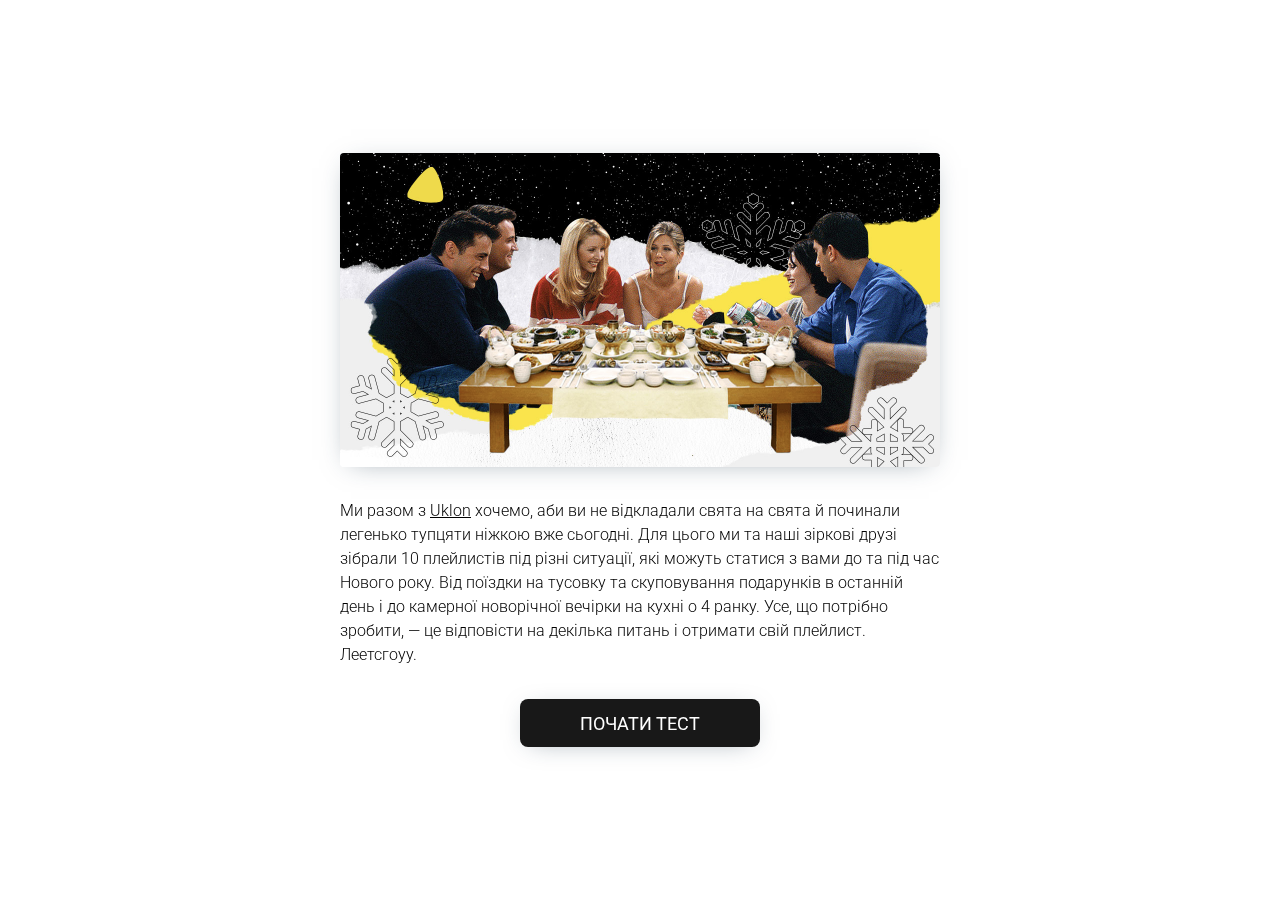
==== index.html @ 8c89aee3 "fixes" ====
<!DOCTYPE html>
<html lang="en">

<head>
  <meta charset="UTF-8">
  <meta http-equiv="X-UA-Compatible" content="IE=edge">
  <meta name="viewport" content="width=device-width, initial-scale=1.0">
  <title>Document</title>
  <link rel="preconnect" href="https://fonts.googleapis.com">
  <link rel="preconnect" href="https://fonts.gstatic.com" crossorigin>
  <link href="https://fonts.googleapis.com/css2?family=Roboto:wght@400;500;300;600;700&display=swap" rel="stylesheet">
  <style>
    body {
      margin: 0;
      padding: 0;
      display: flex;
      justify-content: center;
      align-items: center;
      min-height: 100vh;
    }

    .wrapper {
      max-width: 600px;
      width: 100%;
      display: flex;
      flex-direction: column;
      align-items: center;
    }

    .imageWrapper {
      border-radius: 4px;
      overflow: hidden;
      display: flex;
      box-shadow: 0px 4px 26px -11px rgba(34, 60, 80, 0.5);
    }

    .imageWrapper img {
      width: 100%;
    }

    .questionWrapper {
      margin: 32px 0;
      line-height: 24px;
      font-weight: 300;
      transition: 1s all ease;
      will-change: opacity, transform;
    }

    .questionWrapper a {
      color: #000;
    }

    .questionWrapperHidden {
      transform: translateY(-40px);
      opacity: 0;
    }

    .answersWrapper {
      display: flex;
      transition: 1s all ease;
    }

    .answersWrapperHidden {
      opacity: 0;
      visibility: hidden;
      transform: translateY(-40px);
    }

    .answerButton {
      color: #fff;
      background-color: rgb(24, 24, 24);
      width: 240px;
      height: 40px;
      display: flex;
      justify-content: center;
      align-items: center;
      border-radius: 8px;
      margin: 0 8px;
      cursor: pointer;
      transition: 0.5s all ease;
      will-change: transform;
      box-shadow: 0px 4px 26px -11px rgba(34, 60, 80, 0.5);
      border: none;
    }

    .answerButton:active,
    .answerButton:focus {
      transform: scale(0.95);
      outline: none;
    }

    .answerButton:hover {
      transform: scale(1.05);
    }

    .linksWrapper {
      display: flex;
      align-items: center;
      width: 100%;
    }

    .linksWrapper a {
      color: #fff;
      background-color: rgb(24, 24, 24);
      flex: 1;
      min-height: 40px;
      display: flex;
      justify-content: center;
      align-items: center;
      border-radius: 8px;
      margin: 0 8px;
      cursor: pointer;
      transition: 1s all ease;
      will-change: transform;
      box-shadow: 0px 4px 26px -11px rgba(34, 60, 80, 0.5);
      border: none;
      text-decoration: none;
      opacity: 0;
      transform: translateY(-40px);
      user-select: none;
    }

    .linksWrapper a:nth-child(2) {
      transition-delay: .2s;
    }

    .linksWrapper a:nth-child(2) {
      transition-delay: .4s;
    }

    .linksWrapper a:nth-child(3) {
      transition-delay: .6s;
    }

    .startScreen .answerButton {
      text-transform: uppercase;
    }


    .linkVisible {
      opacity: 1 !important;
      transform: translateY(0) !important;
      user-select: all !important;
    }

    .gameScreen,
    .resultScreen,
    .startScreen {
      display: flex;
      flex-direction: column;
      align-items: center;
      transition: 1s all ease;
      will-change: transform, opacity;
    }

    .gameScreen,
    .resultScreen {
      display: none;
      transform: translateY(40px);
      opacity: 0;
    }

    .startScreen h2 {
      margin: 32px 0;
      font-size: 32px;
      font-weight: 600;
    }

    .startScreen .questionWrapper {
      margin-top: 0;
    }

    .startScreen .answerButton {
      height: 48px;
      font-size: 18px;
    }

    .gameScreenDisplay,
    .resultScreenDisplay {
      display: flex;
    }

    .gameScreenVisible,
    .resultScreenVisible {
      transform: translateY(0);
      opacity: 1;
    }

    .startScreenHidden,
    .gameScreenHidden {
      transform: translateY(40px);
      opacity: 0;
    }

    @media(max-width: 1024px) {
      .wrapper {
        padding: 0 16px;
      }

      .answersWrapper {
        flex-direction: column;
        width: 100%;
      }

      .answerButton {
        margin: 8px 0;
        width: 100%;
      }


      .linksWrapper a {
        width: 100%;
        margin-bottom: 16px;
      }

      .linksWrapper {
        flex-direction: column;
      }
    }


    * {
      box-sizing: border-box;
      font-family: 'Roboto', sans-serif;
    }
  </style>
</head>

<body>
  <div class="wrapper uklon">

    <div class="startScreen">
      <div class="imageWrapper">
        <img src="./assets/Untitled.png" alt="default image">
      </div>

      <!-- <h2>
        Omae wa doko made miteru
      </h2> -->

      <div style="margin-top: 32px;" class="questionWrapper">
        Ми разом з <a target="_blank" href="https://uklon.com.ua/">Uklon</a> хочемо, аби ви не відкладали свята на свята
        й починали легенько тупцяти ніжкою вже сьогодні. Для цього
        ми та наші зіркові друзі зібрали 10 плейлистів під різні ситуації, які можуть статися з вами до та під час
        Нового року.
        Від поїздки на тусовку та скуповування подарунків в останній день і до камерної новорічної вечірки на кухні о 4
        ранку.
        Усе, що потрібно зробити, — це відповісти на декілька питань і отримати свій плейлист. Леетсгоуу.
      </div>

      <div class="answersWrapper">
        <button class="answerButton">Почати тест</button>
      </div>
    </div>

    <div class="gameScreen">
      <div class="imageWrapper">
        <img src="./assets/Untitled.png" alt="default image">
      </div>

      <div class="questionWrapper"></div>

      <div class="answersWrapper">
        <button class="answerButton answerButtonPositive">Так</button>
        <button class="answerButton answerButtonNegative">Ні</button>
      </div>
    </div>

    <div class="resultScreen">
      <div class="imageWrapper">
        <img alt="default image">
      </div>

      <div class="questionWrapper"></div>

      <div class="linksWrapper">
        <a href='#'>Apple music</a>
        <a href='#'>Spotify</a>
        <a href='#'>Youtube music</a>
      </div>
    </div>
  </div>

  <script>
    const questions = [
      {
        text: `Шампанське ллється, народ несеться, а від їжі стіл ламається, що хоч підпирай табуреткою, аби не впав. Уже сіли за стіл і розпочали святкування Нового року?`,
        requiredAnswersList: [],
        bgImage: ''
      },
      {
        text: `А що, можливо, плануєте кудись їхати чи вже їдете в транспорті?`,
        requiredAnswersList: [false],
        bgImage: ''
      },
      {
        text: `Чудово. Президент уже виступав і сказав, що наступного року всі будуть супер щасливі і здорові?`,
        requiredAnswersList: [true],
        bgImage: ''
      },
      {
        text: `Дообре. А як загальний вайб вечірки: хтось уже танцює на табуретці, якою підпирали стіл? Чи музика гримить так, що сусіди серйозно задумуються дзвонити в поліцію?`,
        requiredAnswersList: [true, true],
        bgImage: ''
      },
      {
        text: `Окей, і на цьому дякуємо. Тоді, можливо, у вас усе дуже камерно? Уже скоро-скоро світатиме, а вас декілька людей на кухні, й розмови несуться, хоч бери та подкаст записуй?`,
        requiredAnswersList: [true, true, false],
        bgImage: ''
      },
      {
        text: `Ви часом не мандарини чистите?`,
        requiredAnswersList: [true, false],
        bgImage: ''
      },
      {
        text: `Чи відчуваєте легесеньке хвилювання?`,
        requiredAnswersList: [false, true],
        bgImage: ''
      },
      {
        text: `Можливо, ви активно готуєтеся до святкування Нового року, все горить і все палає, і навіть трішки пахне?`,
        requiredAnswersList: [false, false],
        bgImage: ''
      },
      {
        text: `Сподіваємося, що ви встигли все купити до святкування Нового року?`,
        requiredAnswersList: [false, true, true],
        bgImage: ''
      },
    ]

    const playlists = [
      {
        text: `Усі мелодії вже проспівали, всі вірші вже написали, всі люди вже заснули. І вся вечірка тримається тільки на декількох поетичних душах на кухні. Мікрофон ваш.`,
        imageLink: `https://firebasestorage.googleapis.com/v0/b/vector-54c00.appspot.com/o/vctr_uklon_cover_08.jpg?alt=media&token=2a818706-46b4-4a39-9018-f0520d1b28aa`,

        links: {
          apple: '1',
          youtube: '',
          spotify: ''
        },
        requiredAnswersList: [true, true, true]
      },
      {
        text: `Музика, що вбереже вас від людей, які постійно підходять і просять усіх танцювати. Бо саме ви будете цією людиною. Ха, майже як передбачення на чеку однієї відомої продуктової мережі.`,
        imageLink: `https://firebasestorage.googleapis.com/v0/b/vector-54c00.appspot.com/o/vctr_uklon_cover_07.jpg?alt=media&token=bf9e0ea2-a265-4813-a9d8-45ffc906aca2`,

        links: {
          apple: '2',
          youtube: '',
          spotify: ''
        },
        requiredAnswersList: [true, true, false, false]
      },
      {
        text: `Усі мелодії вже проспівали, всі вірші вже написали, всі люди вже заснули. І вся вечірка тримається тільки на декількох поетичних душах на кухні. Мікрофон ваш.`,
        imageLink: `https://firebasestorage.googleapis.com/v0/b/vector-54c00.appspot.com/o/vctr_uklon_cover_09.jpg?alt=media&token=fe0761a1-d18e-454e-8579-7c35f62d067a`,

        links: {
          apple: '3',
          youtube: '',
          spotify: ''
        },
        requiredAnswersList: [true, true, false, true]
      },
      {
        text: `Одну часточку за маму, одну за тата, одну за улюблене медіа, яке ненудно розповідає про креативну економіку. `,
        imageLink: `https://firebasestorage.googleapis.com/v0/b/vector-54c00.appspot.com/o/vctr_uklon_cover_01.jpg?alt=media&token=59552f53-7581-49ec-876b-6b1b5d406669`,

        links: {
          apple: '4',
          youtube: '',
          spotify: ''
        },
        requiredAnswersList: [true, false, true]
      },
      {
        text: `Залишилося ще трішки, і вже можна перестати всім казати «З прийдешніми святами!».`,
        imageLink: `https://firebasestorage.googleapis.com/v0/b/vector-54c00.appspot.com/o/vctr_uklon_cover_06.jpg?alt=media&token=76eb59a4-0edf-4e6e-aa0d-be4f1ed9bcb9`,

        links: {
          apple: '5',
          youtube: '',
          spotify: ''
        },
        requiredAnswersList: [true, false, false]
      },
      {
        text: `Ми так і знали, що ви проходите цей тест на роботі. Keep pushing, залишилось зовсім трішки — і вихідні. А поки тримайте музику для своїх клацань на компуктері. Не забудьте поділитися з колегами.`,
        imageLink: `https://firebasestorage.googleapis.com/v0/b/vector-54c00.appspot.com/o/vctr_uklon_cover_02.jpg?alt=media&token=da622f2b-af82-44e6-bae7-a4fb4f159ddc`,

        links: {
          apple: '6',
          youtube: '',
          spotify: ''
        },
        requiredAnswersList: [false, false, false]
      },
      {
        text: `Йоооу, а цей плейлист робив я, людина, яка пише цей текст. Рекомендовано до вживання в таксі перед вечорницями та новорічною тусовкою, аби налаштуватися на ту саму хвилю, про яку співав Marvin Gaye.`,
        imageLink: `https://firebasestorage.googleapis.com/v0/b/vector-54c00.appspot.com/o/vctr_uklon_cover_05.jpg?alt=media&token=ea31a4da-eac9-4bba-ab5b-79450eb483f1`,

        links: {
          apple: '7',
          youtube: '',
          spotify: ''
        },
        requiredAnswersList: [false, true, true, true]
      },
      {
        text: `Скуповуєте подарунки в останній момент. Ну, який рік такий і шопінг.`,
        imageLink: `https://firebasestorage.googleapis.com/v0/b/vector-54c00.appspot.com/o/vctr_uklon_cover_04.jpg?alt=media&token=83a891f1-53a7-4e76-96c8-69144e94921c`,

        links: {
          apple: '8',
          youtube: '',
          spotify: ''
        },
        requiredAnswersList: [false, true, true, false]
      },
      {
        text: `Ми вже майже приїхали, ще трішки й будете вдома спати, а поки потупцяйте ще хоч трішки ніжкою і покрутіть пальчиком під музику.`,
        imageLink: `https://firebasestorage.googleapis.com/v0/b/vector-54c00.appspot.com/o/vctr_uklon_cover_10.jpg?alt=media&token=1f992633-429c-4f57-aeef-ddbfe5eac3e5`,

        links: {
          apple: '9',
          youtube: '',
          spotify: ''
        },
        requiredAnswersList: [false, true, false]
      },
      {
        text: `Свято наближається, а у вас ще ялинка без зірочки і холодильник не забитий салатами і кока-колою. Давайте це виправляти. `,
        imageLink: `https://firebasestorage.googleapis.com/v0/b/vector-54c00.appspot.com/o/vctr_uklon_cover_03.jpg?alt=media&token=26f91c4a-4c72-411d-8d47-f475978b4e05`,

        links: {
          apple: '10',
          youtube: '',
          spotify: ''
        },
        requiredAnswersList: [false, false, true]
      },
    ]

    window.addEventListener('load', () => {
      const results = []
      const textWrapper = document.querySelector('.uklon .gameScreen .questionWrapper')
      const answerButtonPositive = document.querySelector('.uklon .gameScreen .answerButtonPositive')
      const answerButtonNegative = document.querySelector('.uklon .gameScreen .answerButtonNegative')
      const answersWrapper = document.querySelector('.uklon .gameScreen .answersWrapper')
      const image = document.querySelector('.uklon .resultScreen img')
      const links = document.querySelectorAll('.uklon .resultScreen .linksWrapper a')

      const startButton = document.querySelector('.uklon .startScreen .answerButton')
      const startScreen = document.querySelector('.uklon .startScreen')
      const gameScreen = document.querySelector('.uklon .gameScreen')
      const resultScreen = document.querySelector('.uklon .resultScreen')
      const resultScreenText = document.querySelector('.uklon .resultScreen .questionWrapper')

      textWrapper.innerHTML = questions[0].text

      const handlePositiveAnswer = () => {
        results.push(true)
        handleCurrentQuestion()
      }

      const handleNegativeAnswer = () => {
        results.push(false)
        handleCurrentQuestion()
      }

      const handleStartGame = () => {
        startScreen.classList.add('startScreenHidden')

        setTimeout(() => {
          startScreen.remove()

          gameScreen.classList.add('gameScreenDisplay')

          setTimeout(() => {
            gameScreen.classList.add('gameScreenVisible')
          }, 100);
        }, 1000);
      }

      const handleEnd = () => {
        const currentPlaylist = playlists.find(playlist => {
          return results.every((result, index) => {
            return result === playlist.requiredAnswersList[index]
          })
        })


        gameScreen.classList.add('gameScreenHidden')
        image.setAttribute('src', currentPlaylist.imageLink)
        resultScreenText.innerHTML = currentPlaylist.text

        setTimeout(() => {
          gameScreen.remove()
          resultScreen.classList.add('resultScreenDisplay')

          setTimeout(() => {
            resultScreen.classList.add('resultScreenVisible')
            setTimeout(() => {
              links.forEach((link) => {
                link.classList.add('linkVisible')
              })
            }, 1000);
          }, 100);
        }, 1000);
      }

      const handleCurrentQuestion = () => {
        textWrapper.classList.add('questionWrapperHidden')

        const currentQuestion = questions.find(question => {
          if (question.requiredAnswersList.length) {
            return results.every((result, index) => {
              return result === question.requiredAnswersList[index]
            })
          }

          return false
        })

        if (currentQuestion) {
          setTimeout(() => {
            textWrapper.innerHTML = currentQuestion.text
            textWrapper.classList.remove('questionWrapperHidden')
          }, 1000);

        } else {
          handleEnd()
        }
      }

      startButton.addEventListener('click', handleStartGame)
      answerButtonPositive.addEventListener('click', handlePositiveAnswer)
      answerButtonNegative.addEventListener('click', handleNegativeAnswer)
    })
  </script>

</body>

</html>
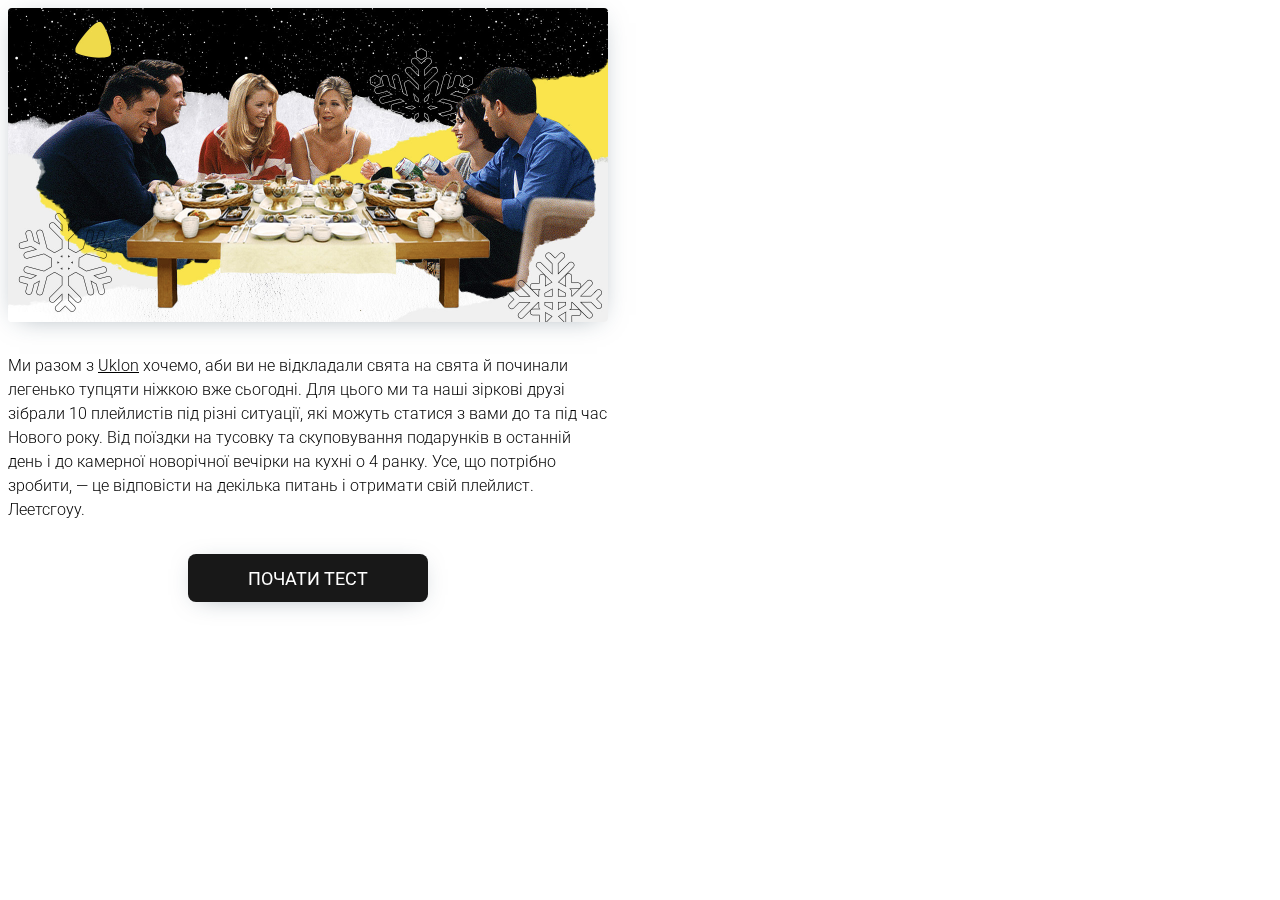
==== commit 3fb4767d: "fixes" ====
--- a/index.html
+++ b/index.html
@@ -10,16 +10,7 @@
   <link rel="preconnect" href="https://fonts.gstatic.com" crossorigin>
   <link href="https://fonts.googleapis.com/css2?family=Roboto:wght@400;500;300;600;700&display=swap" rel="stylesheet">
   <style>
-    body {
-      margin: 0;
-      padding: 0;
-      display: flex;
-      justify-content: center;
-      align-items: center;
-      min-height: 100vh;
-    }
-
-    .wrapper {
+    .uklon {
       max-width: 600px;
       width: 100%;
       display: flex;
@@ -27,18 +18,18 @@
       align-items: center;
     }
 
-    .imageWrapper {
+    .uklon .imageWrapper {
       border-radius: 4px;
       overflow: hidden;
       display: flex;
       box-shadow: 0px 4px 26px -11px rgba(34, 60, 80, 0.5);
     }
 
-    .imageWrapper img {
+    .uklon .imageWrapper img {
       width: 100%;
     }
 
-    .questionWrapper {
+    .uklon .questionWrapper {
       margin: 32px 0;
       line-height: 24px;
       font-weight: 300;
@@ -46,27 +37,27 @@
       will-change: opacity, transform;
     }
 
-    .questionWrapper a {
+    .uklon .questionWrapper a {
       color: #000;
     }
 
-    .questionWrapperHidden {
+    .uklon .questionWrapperHidden {
       transform: translateY(-40px);
       opacity: 0;
     }
 
-    .answersWrapper {
+    .uklon .answersWrapper {
       display: flex;
       transition: 1s all ease;
     }
 
-    .answersWrapperHidden {
+    .uklon .answersWrapperHidden {
       opacity: 0;
       visibility: hidden;
       transform: translateY(-40px);
     }
 
-    .answerButton {
+    .uklon .answerButton {
       color: #fff;
       background-color: rgb(24, 24, 24);
       width: 240px;
@@ -83,23 +74,23 @@
       border: none;
     }
 
-    .answerButton:active,
-    .answerButton:focus {
+    .uklon .answerButton:active,
+    .uklon .answerButton:focus {
       transform: scale(0.95);
       outline: none;
     }
 
-    .answerButton:hover {
+    .uklon .answerButton:hover {
       transform: scale(1.05);
     }
 
-    .linksWrapper {
+    .uklon .linksWrapper {
       display: flex;
       align-items: center;
       width: 100%;
     }
 
-    .linksWrapper a {
+    .uklon .linksWrapper a {
       color: #fff;
       background-color: rgb(24, 24, 24);
       flex: 1;
@@ -120,32 +111,32 @@
       user-select: none;
     }
 
-    .linksWrapper a:nth-child(2) {
+    .uklon .linksWrapper a:nth-child(2) {
       transition-delay: .2s;
     }
 
-    .linksWrapper a:nth-child(2) {
+    .uklon .linksWrapper a:nth-child(2) {
       transition-delay: .4s;
     }
 
-    .linksWrapper a:nth-child(3) {
+    .uklon .linksWrapper a:nth-child(3) {
       transition-delay: .6s;
     }
 
-    .startScreen .answerButton {
+    .uklon .startScreen .answerButton {
       text-transform: uppercase;
     }
 
 
-    .linkVisible {
+    .uklon .linkVisible {
       opacity: 1 !important;
       transform: translateY(0) !important;
       user-select: all !important;
     }
 
-    .gameScreen,
-    .resultScreen,
-    .startScreen {
+    .uklon .gameScreen,
+    .uklon .resultScreen,
+    .uklon .startScreen {
       display: flex;
       flex-direction: column;
       align-items: center;
@@ -153,67 +144,67 @@
       will-change: transform, opacity;
     }
 
-    .gameScreen,
-    .resultScreen {
+    .uklon .gameScreen,
+    .uklon .resultScreen {
       display: none;
       transform: translateY(40px);
       opacity: 0;
     }
 
-    .startScreen h2 {
+    .uklon .startScreen h2 {
       margin: 32px 0;
       font-size: 32px;
       font-weight: 600;
     }
 
-    .startScreen .questionWrapper {
+    .uklon .startScreen .questionWrapper {
       margin-top: 0;
     }
 
-    .startScreen .answerButton {
+    .uklon .startScreen .answerButton {
       height: 48px;
       font-size: 18px;
     }
 
-    .gameScreenDisplay,
-    .resultScreenDisplay {
-      display: flex;
-    }
-
-    .gameScreenVisible,
-    .resultScreenVisible {
+    .uklon .gameScreenDisplay,
+    .uklon .resultScreenDisplay {
+      display: flex;
+    }
+
+    .uklon .gameScreenVisible,
+    .uklon .resultScreenVisible {
       transform: translateY(0);
       opacity: 1;
     }
 
-    .startScreenHidden,
-    .gameScreenHidden {
+    .uklon .startScreenHidden,
+    .uklon .gameScreenHidden {
       transform: translateY(40px);
       opacity: 0;
     }
 
     @media(max-width: 1024px) {
-      .wrapper {
+      .uklon .wrapper {
         padding: 0 16px;
       }
 
-      .answersWrapper {
+      .uklon .answersWrapper {
         flex-direction: column;
         width: 100%;
       }
 
-      .answerButton {
+      .uklon .answerButton {
         margin: 8px 0;
         width: 100%;
       }
 
 
-      .linksWrapper a {
+      .uklon .linksWrapper a {
         width: 100%;
         margin-bottom: 16px;
       }
 
-      .linksWrapper {
+      .uklon .linksWrapper {
         flex-direction: column;
       }
     }
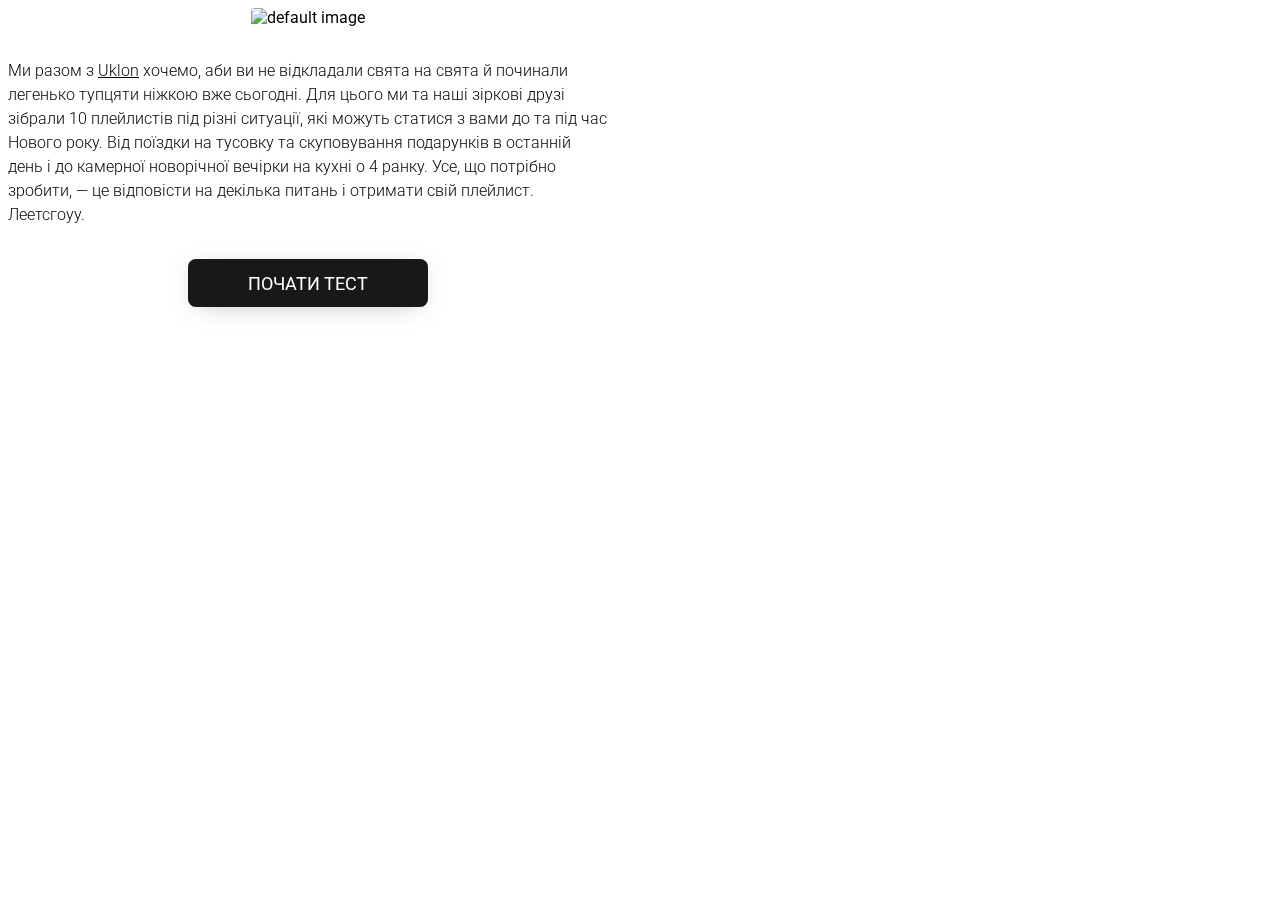
==== commit 14c243d0: "fixes" ====
--- a/index.html
+++ b/index.html
@@ -222,7 +222,7 @@
 
     <div class="startScreen">
       <div class="imageWrapper">
-        <img src="./assets/Untitled.png" alt="default image">
+        <img src="https://firebasestorage.googleapis.com/v0/b/vector-54c00.appspot.com/o/Untitled.png?alt=media&token=baf5ff1e-e1ad-4e39-9315-a8815d2fce7d" alt="default image">
       </div>
 
       <!-- <h2>
@@ -246,7 +246,7 @@
 
     <div class="gameScreen">
       <div class="imageWrapper">
-        <img src="./assets/Untitled.png" alt="default image">
+        <img src="https://firebasestorage.googleapis.com/v0/b/vector-54c00.appspot.com/o/Untitled.png?alt=media&token=baf5ff1e-e1ad-4e39-9315-a8815d2fce7d" alt="default image">
       </div>
 
       <div class="questionWrapper"></div>
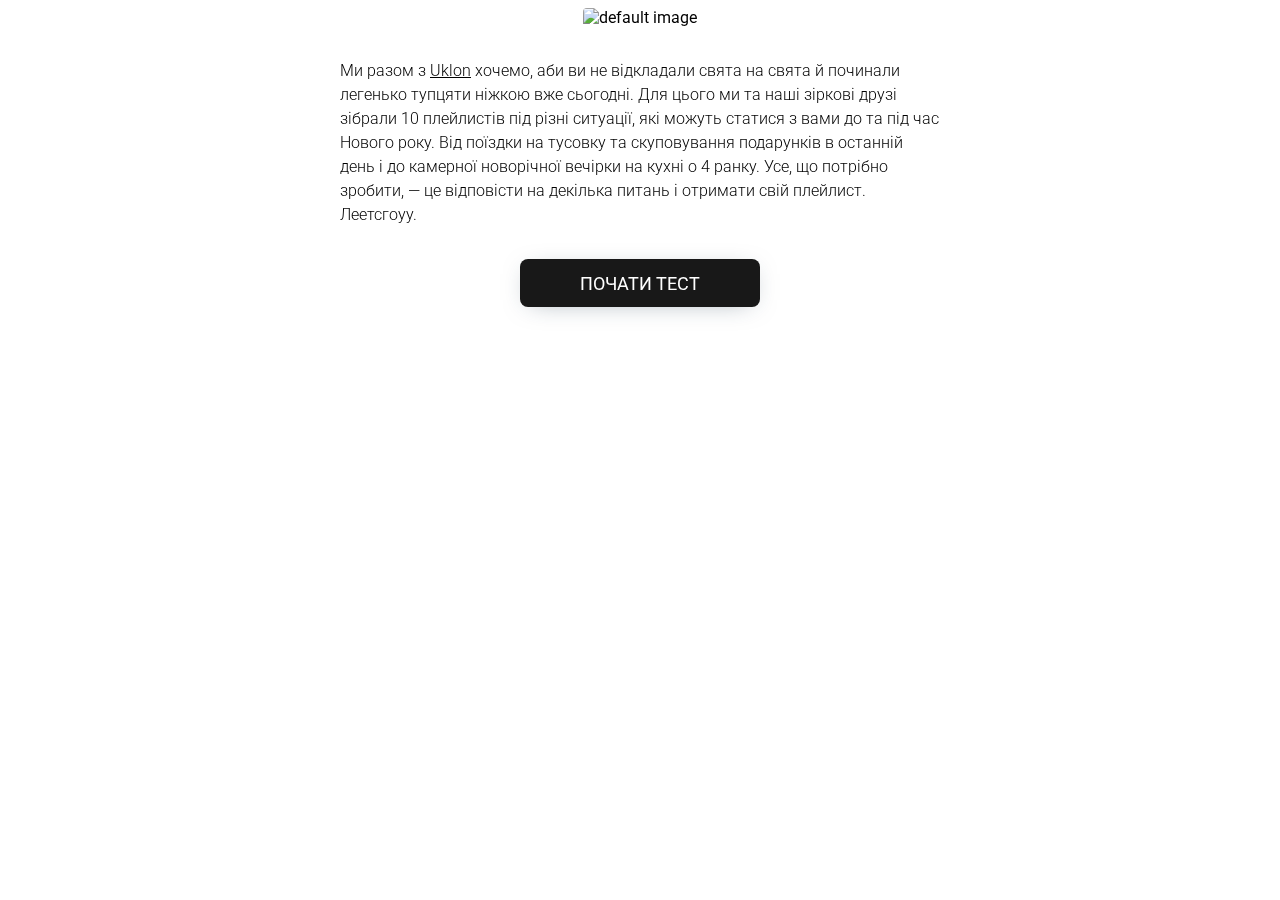
==== commit 6fc4e400: "fixes" ====
--- a/index.html
+++ b/index.html
@@ -16,6 +16,7 @@
       display: flex;
       flex-direction: column;
       align-items: center;
+      margin: 0 auto;
     }
 
     .uklon .imageWrapper {
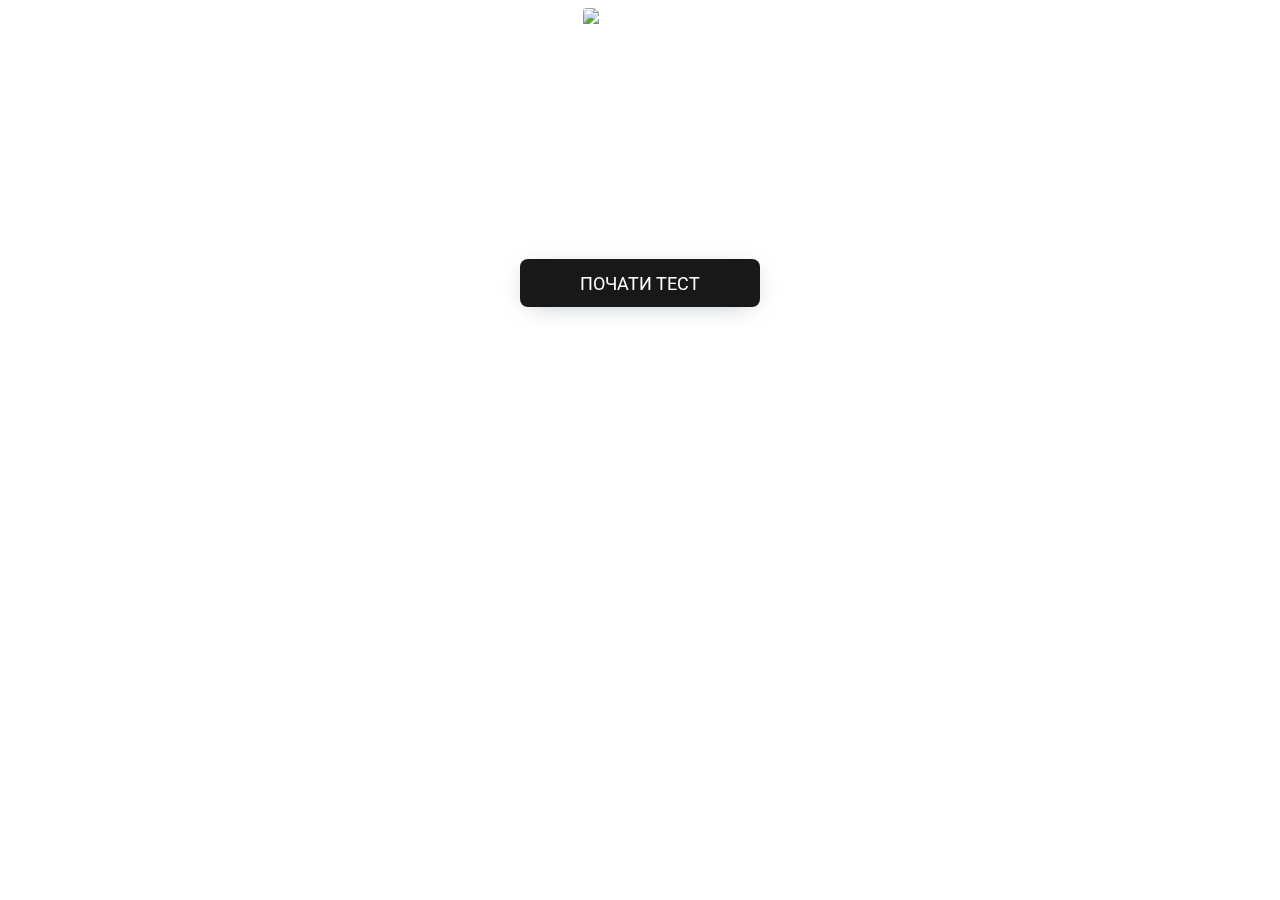
==== commit 879de40a: "fixed" ====
--- a/index.html
+++ b/index.html
@@ -17,6 +17,7 @@
       flex-direction: column;
       align-items: center;
       margin: 0 auto;
+      color: #fff;
     }
 
     .uklon .imageWrapper {
@@ -24,6 +25,10 @@
       overflow: hidden;
       display: flex;
       box-shadow: 0px 4px 26px -11px rgba(34, 60, 80, 0.5);
+    }
+
+    .uklon .resultScreen .imageWrapper {
+      max-width: 50%;
     }
 
     .uklon .imageWrapper img {
@@ -36,10 +41,11 @@
       font-weight: 300;
       transition: 1s all ease;
       will-change: opacity, transform;
+      color: #fff;
     }
 
     .uklon .questionWrapper a {
-      color: #000;
+      color: #fff;
     }
 
     .uklon .questionWrapperHidden {
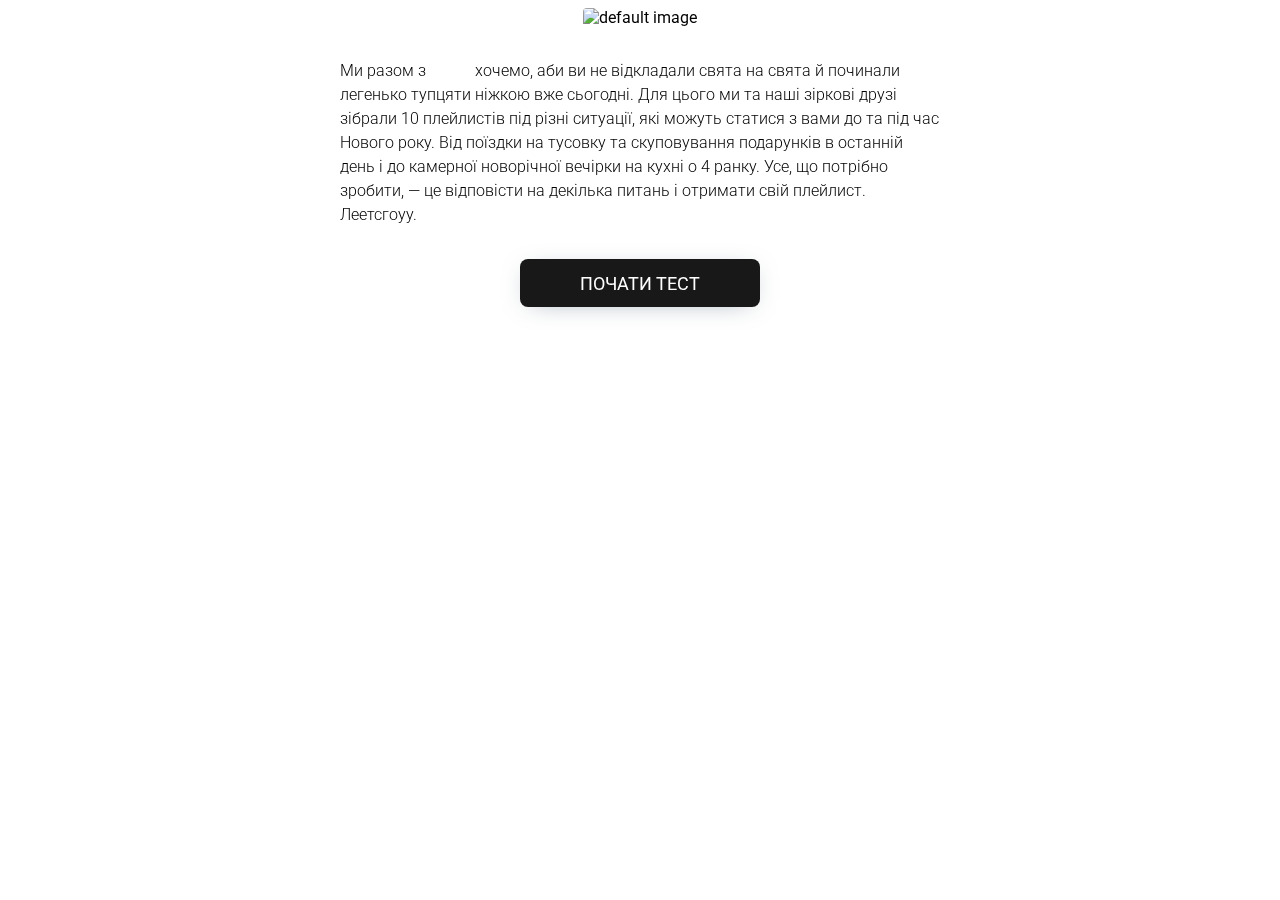
==== commit 246f074d: "image changes" ====
--- a/index.html
+++ b/index.html
@@ -17,7 +17,7 @@
       flex-direction: column;
       align-items: center;
       margin: 0 auto;
-      color: #fff;
+      color: #000;
     }
 
     .uklon .imageWrapper {
@@ -33,6 +33,16 @@
 
     .uklon .imageWrapper img {
       width: 100%;
+    }
+
+    .uklon .gameScreen .imageWrapper {
+      transition: 1.1s all ease;
+      will-change: opacity, transform;
+    } 
+
+    .uklon .gameScreen .imageWrapperHidden {
+      opacity: 0;
+      transform: translateY(-40px);
     }
 
     .uklon .questionWrapper {
@@ -41,7 +51,7 @@
       font-weight: 300;
       transition: 1s all ease;
       will-change: opacity, transform;
-      color: #fff;
+      color: #000;
     }
 
     .uklon .questionWrapper a {
@@ -253,7 +263,7 @@
 
     <div class="gameScreen">
       <div class="imageWrapper">
-        <img src="https://firebasestorage.googleapis.com/v0/b/vector-54c00.appspot.com/o/Untitled.png?alt=media&token=baf5ff1e-e1ad-4e39-9315-a8815d2fce7d" alt="default image">
+        <img src="https://firebasestorage.googleapis.com/v0/b/vector-54c00.appspot.com/o/%D0%A8%D0%B0%D0%BC%D0%BF%D0%B0%D0%BD%D1%81%D1%8C%D0%BA%D0%B5%20%D0%BB%D0%BB%D1%94%D1%82%D1%8C%D1%81%D1%8F%2C%20%D0%BD%D0%B0%D1%80%D0%BE%D0%B4%20%D0%BD%D0%B5%D1%81%D0%B5%D1%82%D1%8C%D1%81%D1%8F%2C%20%D0%B0%20%D0%B2%D1%96%D0%B4%20%D1%96%CC%88%D0%B6%D1%96%20%D1%81%D1%82%D1%96%D0%BB%20%D0%BB%D0%B0%D0%BC%D0%B0%D1%94%D1%82%D1%8C%D1%81%D1%8F%2C%20%D1%89%D0%BE%20%D1%85%D0%BE%D1%87%20%D0%BF%D1%96%D0%B4%D0%BF%D0%B8%D1%80%D0%B0%D0%B8%CC%86%20%D1%82%D0%B0%D0%B1%D1%83%D1%80%D0%B5%D1%82%D0%BA%D0%BE%D1%8E%2C%20%D0%B0%D0%B1%D0%B8%20%D0%BD%D0%B5%20%D0%B2%D0%BF%D0%B0%D0%B2.%20%D0%A3%D0%B6%D0%B5%20%D1%81%D1%96%D0%BB%D0%B8%20%D0%B7%D0%B0%20%D1%81%D1%82%D1%96%D0%BB%20%D1%96%20%D1%80%D0%BE%D0%B7%D0%BF%D0%BE%D1%87%D0%B0%D0%BB%D0%B8%20%D1%81%D0%B2%D1%8F%D1%82%D0%BA%D1%83%D0%B2%D0%B0%D0%BD%D0%BD%D1%8F%20%D0%9D%D0%BE%D0%B2%D0%BE%D0%B3%D0%BE%20%D1%80%D0%BE%D0%BA%D1%83_.jpg?alt=media&token=2271ba3a-2845-4998-aaaf-26ecfd2140a7" alt="default image">
       </div>
 
       <div class="questionWrapper"></div>
@@ -284,54 +294,54 @@
       {
         text: `Шампанське ллється, народ несеться, а від їжі стіл ламається, що хоч підпирай табуреткою, аби не впав. Уже сіли за стіл і розпочали святкування Нового року?`,
         requiredAnswersList: [],
-        bgImage: ''
+        bgImage: 'https://firebasestorage.googleapis.com/v0/b/vector-54c00.appspot.com/o/%D0%A8%D0%B0%D0%BC%D0%BF%D0%B0%D0%BD%D1%81%D1%8C%D0%BA%D0%B5%20%D0%BB%D0%BB%D1%94%D1%82%D1%8C%D1%81%D1%8F%2C%20%D0%BD%D0%B0%D1%80%D0%BE%D0%B4%20%D0%BD%D0%B5%D1%81%D0%B5%D1%82%D1%8C%D1%81%D1%8F%2C%20%D0%B0%20%D0%B2%D1%96%D0%B4%20%D1%96%CC%88%D0%B6%D1%96%20%D1%81%D1%82%D1%96%D0%BB%20%D0%BB%D0%B0%D0%BC%D0%B0%D1%94%D1%82%D1%8C%D1%81%D1%8F%2C%20%D1%89%D0%BE%20%D1%85%D0%BE%D1%87%20%D0%BF%D1%96%D0%B4%D0%BF%D0%B8%D1%80%D0%B0%D0%B8%CC%86%20%D1%82%D0%B0%D0%B1%D1%83%D1%80%D0%B5%D1%82%D0%BA%D0%BE%D1%8E%2C%20%D0%B0%D0%B1%D0%B8%20%D0%BD%D0%B5%20%D0%B2%D0%BF%D0%B0%D0%B2.%20%D0%A3%D0%B6%D0%B5%20%D1%81%D1%96%D0%BB%D0%B8%20%D0%B7%D0%B0%20%D1%81%D1%82%D1%96%D0%BB%20%D1%96%20%D1%80%D0%BE%D0%B7%D0%BF%D0%BE%D1%87%D0%B0%D0%BB%D0%B8%20%D1%81%D0%B2%D1%8F%D1%82%D0%BA%D1%83%D0%B2%D0%B0%D0%BD%D0%BD%D1%8F%20%D0%9D%D0%BE%D0%B2%D0%BE%D0%B3%D0%BE%20%D1%80%D0%BE%D0%BA%D1%83_.jpg?alt=media&token=2271ba3a-2845-4998-aaaf-26ecfd2140a7'
       },
       {
         text: `А що, можливо, плануєте кудись їхати чи вже їдете в транспорті?`,
         requiredAnswersList: [false],
-        bgImage: ''
+        bgImage: 'https://firebasestorage.googleapis.com/v0/b/vector-54c00.appspot.com/o/%D0%90%20%D1%89%D0%BE%2C%20%D0%BC%D0%BE%D0%B6%D0%BB%D0%B8%D0%B2%D0%BE%2C%20%D0%BF%D0%BB%D0%B0%D0%BD%D1%83%D1%94%D1%82%D0%B5%20%D0%BA%D1%83%D0%B4%D0%B8%D1%81%D1%8C%20%D1%96%CC%88%D1%85%D0%B0%D1%82%D0%B8%20%D1%87%D0%B8%20%D0%B2%D0%B6%D0%B5%20%D1%96%CC%88%D0%B4%D0%B5%D1%82%D0%B5%20%D0%B2%20%D1%82%D1%80%D0%B0%D0%BD%D1%81%D0%BF%D0%BE%D1%80%D1%82%D1%96_.jpg?alt=media&token=79341422-32cd-4d67-a7c4-45dfdee9c64b'
       },
       {
         text: `Чудово. Президент уже виступав і сказав, що наступного року всі будуть супер щасливі і здорові?`,
         requiredAnswersList: [true],
-        bgImage: ''
+        bgImage: 'https://firebasestorage.googleapis.com/v0/b/vector-54c00.appspot.com/o/%D0%A7%D1%83%D0%B4%D0%BE%D0%B2%D0%BE.%20%D0%9F%D1%80%D0%B5%D0%B7%D0%B8%D0%B4%D0%B5%D0%BD%D1%82%20%D1%83%D0%B6%D0%B5%20%D0%B2%D0%B8%D1%81%D1%82%D1%83%D0%BF%D0%B0%D0%B2%20%D1%96%20%D1%81%D0%BA%D0%B0%D0%B7%D0%B0%D0%B2%2C%20%D1%89%D0%BE%20%D0%BD%D0%B0%D1%81%D1%82%D1%83%D0%BF%D0%BD%D0%BE%D0%B3%D0%BE%20%D1%80%D0%BE%D0%BA%D1%83%20%D0%B2%D1%81%D1%96%20%D0%B1%D1%83%D0%B4%D1%83%D1%82%D1%8C%20%D1%81%D1%83%D0%BF%D0%B5%D1%80%D1%89%D0%B0%D1%81%D0%BB%D0%B8%D0%B2%D1%96%20%D1%96%20%D0%B7%D0%B4%D0%BE%D1%80%D0%BE%D0%B2%D1%96_.jpg?alt=media&token=d00a1413-c1e7-4193-84a7-ef2c714b2dc6'
       },
       {
         text: `Дообре. А як загальний вайб вечірки: хтось уже танцює на табуретці, якою підпирали стіл? Чи музика гримить так, що сусіди серйозно задумуються дзвонити в поліцію?`,
         requiredAnswersList: [true, true],
-        bgImage: ''
+        bgImage: 'https://firebasestorage.googleapis.com/v0/b/vector-54c00.appspot.com/o/%D0%94%D0%BE%D0%BE%D0%B1%D1%80%D0%B5.%20%D0%90%20%D1%8F%D0%BA%20%D0%B7%D0%B0%D0%B3%D0%B0%D0%BB%D1%8C%D0%BD%D0%B8%D0%B8%CC%86%20%D0%B2%D0%B0%D0%B8%CC%86%D0%B1%20%D0%B2%D0%B5%D1%87%D1%96%D1%80%D0%BA%D0%B8_%20%D1%85%D1%82%D0%BE%D1%81%D1%8C%20%D1%83%D0%B6%D0%B5%20%D1%82%D0%B0%D0%BD%D1%86%D1%8E%D1%94%20%D0%BD%D0%B0%20%D1%82%D0%B0%D0%B1%D1%83%D1%80%D0%B5%D1%82%D1%86%D1%96%2C%20%D1%8F%D0%BA%D0%BE%D1%8E%20%D0%BF%D1%96%D0%B4%D0%BF%D0%B8%D1%80%D0%B0%D0%BB%D0%B8%20%D1%81%D1%82%D1%96%D0%BB_%20%D0%A7%D0%B8%20%D0%BC%D1%83%D0%B7%D0%B8%D0%BA%D0%B0%20%D0%B3%D1%80%D0%B8%D0%BC%D0%B8%D1%82%D1%8C%20%D1%82%D0%B0%D0%BA%2C%20%D1%89%D0%BE%20%D1%81%D1%83%D1%81%D1%96%D0%B4%D0%B8%20%D1%81%D0%B5%D1%80%D0%B8%CC%86%D0%BE%D0%B7%D0%BD%D0%BE%20%D0%B7%D0%B0%D0%B4%D1%83%D0%BC%D1%83%D1%8E%D1%82%D1%8C%D1%81%D1%8F%20%D0%B4%D0%B7%D0%B2%D0%BE%D0%BD%D0%B8%D1%82%D0%B8%20%D0%B2%20%D0%BF%D0%BE%D0%BB%D1%96%D1%86%D1%96%D1%8E_.jpg?alt=media&token=9e7b7aac-87d4-4c87-ad29-91fcf249a3bd'
       },
       {
         text: `Окей, і на цьому дякуємо. Тоді, можливо, у вас усе дуже камерно? Уже скоро-скоро світатиме, а вас декілька людей на кухні, й розмови несуться, хоч бери та подкаст записуй?`,
         requiredAnswersList: [true, true, false],
-        bgImage: ''
+        bgImage: 'https://firebasestorage.googleapis.com/v0/b/vector-54c00.appspot.com/o/%D0%9E%D0%BA%D0%B5%D0%B8%CC%86%2C%20%D1%96%20%D0%BD%D0%B0%20%D1%86%D1%8C%D0%BE%D0%BC%D1%83%20%D0%B4%D1%8F%D0%BA%D1%83%D1%94%D0%BC%D0%BE.%20%D0%A2%D0%BE%D0%B4%D1%96%2C%20%D0%BC%D0%BE%D0%B6%D0%BB%D0%B8%D0%B2%D0%BE%2C%20%D1%83%20%D0%B2%D0%B0%D1%81%20%D1%83%D1%81%D0%B5%20%D0%B4%D1%83%D0%B6%D0%B5%20%D0%BA%D0%B0%D0%BC%D0%B5%D1%80%D0%BD%D0%BE_%20%D0%A3%D0%B6%D0%B5%20%D1%81%D0%BA%D0%BE%D1%80%D0%BE-%D1%81%D0%BA%D0%BE%D1%80%D0%BE%20%D1%81%D0%B2%D1%96%D1%82%D0%B0%D1%82%D0%B8%D0%BC%D0%B5%2C%20%D0%B0%20%D0%B2%D0%B0%D1%81%20%D0%B4%D0%B5%D0%BA%D1%96%D0%BB%D1%8C%D0%BA%D0%B0%20%D0%BB%D1%8E%D0%B4%D0%B5%D0%B8%CC%86%20%D0%BD%D0%B0%20%D0%BA%D1%83%D1%85%D0%BD%D1%96%2C%20%D0%B8%CC%86%20%D1%80%D0%BE%D0%B7%D0%BC%D0%BE%D0%B2%D0%B8%20%D0%BD%D0%B5%D1%81%D1%83%D1%82%D1%8C%D1%81%D1%8F%2C%20%D1%85%D0%BE%D1%87%20%D0%B1%D0%B5%D1%80%D0%B8%20%D1%82%D0%B0%20%D0%BF%D0%BE%D0%B4%D0%BA%D0%B0%D1%81%D1%82%20%D0%B7%D0%B0%D0%BF%D0%B8%D1%81%D1%83%D0%B8%CC%86_.jpg?alt=media&token=336de616-c7bc-4048-b60b-b4038dba1d20'
       },
       {
         text: `Ви часом не мандарини чистите?`,
         requiredAnswersList: [true, false],
-        bgImage: ''
+        bgImage: 'https://firebasestorage.googleapis.com/v0/b/vector-54c00.appspot.com/o/%D0%92%D0%B8%20%D1%87%D0%B0%D1%81%D0%BE%D0%BC%20%D0%BD%D0%B5%20%D0%BC%D0%B0%D0%BD%D0%B4%D0%B0%D1%80%D0%B8%D0%BD%D0%B8%20%D1%87%D0%B8%D1%81%D1%82%D0%B8%D1%82%D0%B5_.jpg?alt=media&token=42dae356-1ef1-478c-8afb-6428364aa241'
       },
       {
         text: `Чи відчуваєте легесеньке хвилювання?`,
         requiredAnswersList: [false, true],
-        bgImage: ''
+        bgImage: 'https://firebasestorage.googleapis.com/v0/b/vector-54c00.appspot.com/o/%D0%A7%D0%B8%20%D0%B2%D1%96%D0%B4%D1%87%D1%83%D0%B2%D0%B0%D1%94%D1%82%D0%B5%20%D0%BB%D0%B5%D0%B3%D0%B5%D1%81%D0%B5%D0%BD%D1%8C%D0%BA%D0%B5%20%D1%85%D0%B2%D0%B8%D0%BB%D1%8E%D0%B2%D0%B0%D0%BD%D0%BD%D1%8F_%20.jpg?alt=media&token=29e12759-bb05-4567-9b49-e7d874fdcc7d'
       },
       {
         text: `Можливо, ви активно готуєтеся до святкування Нового року, все горить і все палає, і навіть трішки пахне?`,
         requiredAnswersList: [false, false],
-        bgImage: ''
+        bgImage: 'https://firebasestorage.googleapis.com/v0/b/vector-54c00.appspot.com/o/%D0%9C%D0%BE%D0%B6%D0%BB%D0%B8%D0%B2%D0%BE%2C%20%D0%B2%D0%B8%20%D0%B0%D0%BA%D1%82%D0%B8%D0%B2%D0%BD%D0%BE%20%D0%B3%D0%BE%D1%82%D1%83%D1%94%D1%82%D0%B5%D1%81%D1%8F%20%D0%B4%D0%BE%20%D1%81%D0%B2%D1%8F%D1%82%D0%BA%D1%83%D0%B2%D0%B0%D0%BD%D0%BD%D1%8F%20%D0%9D%D0%BE%D0%B2%D0%BE%D0%B3%D0%BE%20%D1%80%D0%BE%D0%BA%D1%83%2C%20%D0%B2%D1%81%D0%B5%20%D0%B3%D0%BE%D1%80%D0%B8%D1%82%D1%8C%20%D1%96%20%D0%B2%D1%81%D0%B5%20%D0%BF%D0%B0%D0%BB%D0%B0%D1%94%2C%20%D1%96%20%D0%BD%D0%B0%D0%B2%D1%96%D1%82%D1%8C%20%D1%82%D1%80%D1%96%D1%88%D0%BA%D0%B8%20%D0%BF%D0%B0%D1%85%D0%BD%D0%B5_.jpg?alt=media&token=b9726918-9c03-4354-8855-10006a56c9d0'
       },
       {
         text: `Сподіваємося, що ви встигли все купити до святкування Нового року?`,
         requiredAnswersList: [false, true, true],
-        bgImage: ''
+        bgImage: 'https://firebasestorage.googleapis.com/v0/b/vector-54c00.appspot.com/o/%D0%A1%D0%BF%D0%BE%D0%B4%D1%96%D0%B2%D0%B0%D1%94%D0%BC%D0%BE%D1%81%D1%8F%2C%20%D1%89%D0%BE%20%D0%B2%D0%B8%20%D0%B2%D1%81%D1%82%D0%B8%D0%B3%D0%BB%D0%B8%20%D0%B2%D1%81%D0%B5%20%D0%BA%D1%83%D0%BF%D0%B8%D1%82%D0%B8%20%D0%B4%D0%BE%20%D1%81%D0%B2%D1%8F%D1%82%D0%BA%D1%83%D0%B2%D0%B0%D0%BD%D0%BD%D1%8F%20%D0%9D%D0%BE%D0%B2%D0%BE%D0%B3%D0%BE%20%D1%80%D0%BE%D0%BA%D1%83_.jpg?alt=media&token=383640f6-f630-404d-b78a-37c604f5c7ea'
       },
     ]
 
     const playlists = [
       {
         text: `Усі мелодії вже проспівали, всі вірші вже написали, всі люди вже заснули. І вся вечірка тримається тільки на декількох поетичних душах на кухні. Мікрофон ваш.`,
-        imageLink: `https://firebasestorage.googleapis.com/v0/b/vector-54c00.appspot.com/o/vctr_uklon_cover_08.jpg?alt=media&token=2a818706-46b4-4a39-9018-f0520d1b28aa`,
+        imageLink: `https://firebasestorage.googleapis.com/v0/b/vector-54c00.appspot.com/o/%D0%BD%D0%BE%D0%B2%D0%B8%D0%B8%CC%86%206.jpg?alt=media&token=eded7e8e-98f7-4ae6-b3b5-279ce582bd4e`,
 
         links: {
           apple: '1',
@@ -342,7 +352,7 @@
       },
       {
         text: `Музика, що вбереже вас від людей, які постійно підходять і просять усіх танцювати. Бо саме ви будете цією людиною. Ха, майже як передбачення на чеку однієї відомої продуктової мережі.`,
-        imageLink: `https://firebasestorage.googleapis.com/v0/b/vector-54c00.appspot.com/o/vctr_uklon_cover_07.jpg?alt=media&token=bf9e0ea2-a265-4813-a9d8-45ffc906aca2`,
+        imageLink: `https://firebasestorage.googleapis.com/v0/b/vector-54c00.appspot.com/o/%D0%9D%D0%9E%D0%92%D0%98%D0%98%CC%86%201.jpg?alt=media&token=9ea7a432-3c92-4b30-b91f-932a68add84a`,
 
         links: {
           apple: '2',
@@ -353,7 +363,7 @@
       },
       {
         text: `Усі мелодії вже проспівали, всі вірші вже написали, всі люди вже заснули. І вся вечірка тримається тільки на декількох поетичних душах на кухні. Мікрофон ваш.`,
-        imageLink: `https://firebasestorage.googleapis.com/v0/b/vector-54c00.appspot.com/o/vctr_uklon_cover_09.jpg?alt=media&token=fe0761a1-d18e-454e-8579-7c35f62d067a`,
+        imageLink: `https://firebasestorage.googleapis.com/v0/b/vector-54c00.appspot.com/o/%D0%9D%D0%BE%D0%B2%D0%B8%D0%B8%CC%86%202.jpg?alt=media&token=0c8f2f56-4b8b-4d0e-8952-b4411a2a4b90`,
 
         links: {
           apple: '3',
@@ -364,7 +374,7 @@
       },
       {
         text: `Одну часточку за маму, одну за тата, одну за улюблене медіа, яке ненудно розповідає про креативну економіку. `,
-        imageLink: `https://firebasestorage.googleapis.com/v0/b/vector-54c00.appspot.com/o/vctr_uklon_cover_01.jpg?alt=media&token=59552f53-7581-49ec-876b-6b1b5d406669`,
+        imageLink: `https://firebasestorage.googleapis.com/v0/b/vector-54c00.appspot.com/o/%D0%9D%D0%9E%D0%92%D0%98%D0%98%CC%86%20(1).jpg?alt=media&token=db2827ae-db2a-481b-9cad-0a76760b2211`,
 
         links: {
           apple: '4',
@@ -430,7 +440,7 @@
       },
       {
         text: `Свято наближається, а у вас ще ялинка без зірочки і холодильник не забитий салатами і кока-колою. Давайте це виправляти. `,
-        imageLink: `https://firebasestorage.googleapis.com/v0/b/vector-54c00.appspot.com/o/vctr_uklon_cover_03.jpg?alt=media&token=26f91c4a-4c72-411d-8d47-f475978b4e05`,
+        imageLink: `https://firebasestorage.googleapis.com/v0/b/vector-54c00.appspot.com/o/%D0%BD%D0%BE%D0%B2%D0%B8%D0%B8%CC%86.jpg?alt=media&token=12362d8e-57b9-4053-ad76-9ef8d52c7c04`,
 
         links: {
           apple: '10',
@@ -448,6 +458,8 @@
       const answerButtonNegative = document.querySelector('.uklon .gameScreen .answerButtonNegative')
       const answersWrapper = document.querySelector('.uklon .gameScreen .answersWrapper')
       const image = document.querySelector('.uklon .resultScreen img')
+      const questionImage = document.querySelector('.uklon .gameScreen img')
+      const questionImageWrapper = document.querySelector('.uklon .gameScreen .imageWrapper')
       const links = document.querySelectorAll('.uklon .resultScreen .linksWrapper a')
 
       const startButton = document.querySelector('.uklon .startScreen .answerButton')
@@ -511,6 +523,7 @@
 
       const handleCurrentQuestion = () => {
         textWrapper.classList.add('questionWrapperHidden')
+        questionImageWrapper.classList.add('imageWrapperHidden')
 
         const currentQuestion = questions.find(question => {
           if (question.requiredAnswersList.length) {
@@ -522,10 +535,17 @@
           return false
         })
 
-        if (currentQuestion) {
+        if (currentQuestion) { 
+          
+          setTimeout(() => {
+            questionImage.setAttribute('src', currentQuestion.bgImage)
+          }, 500);  
+
           setTimeout(() => {
             textWrapper.innerHTML = currentQuestion.text
             textWrapper.classList.remove('questionWrapperHidden')
+            questionImageWrapper.classList.remove('imageWrapperHidden')
+
           }, 1000);
 
         } else {
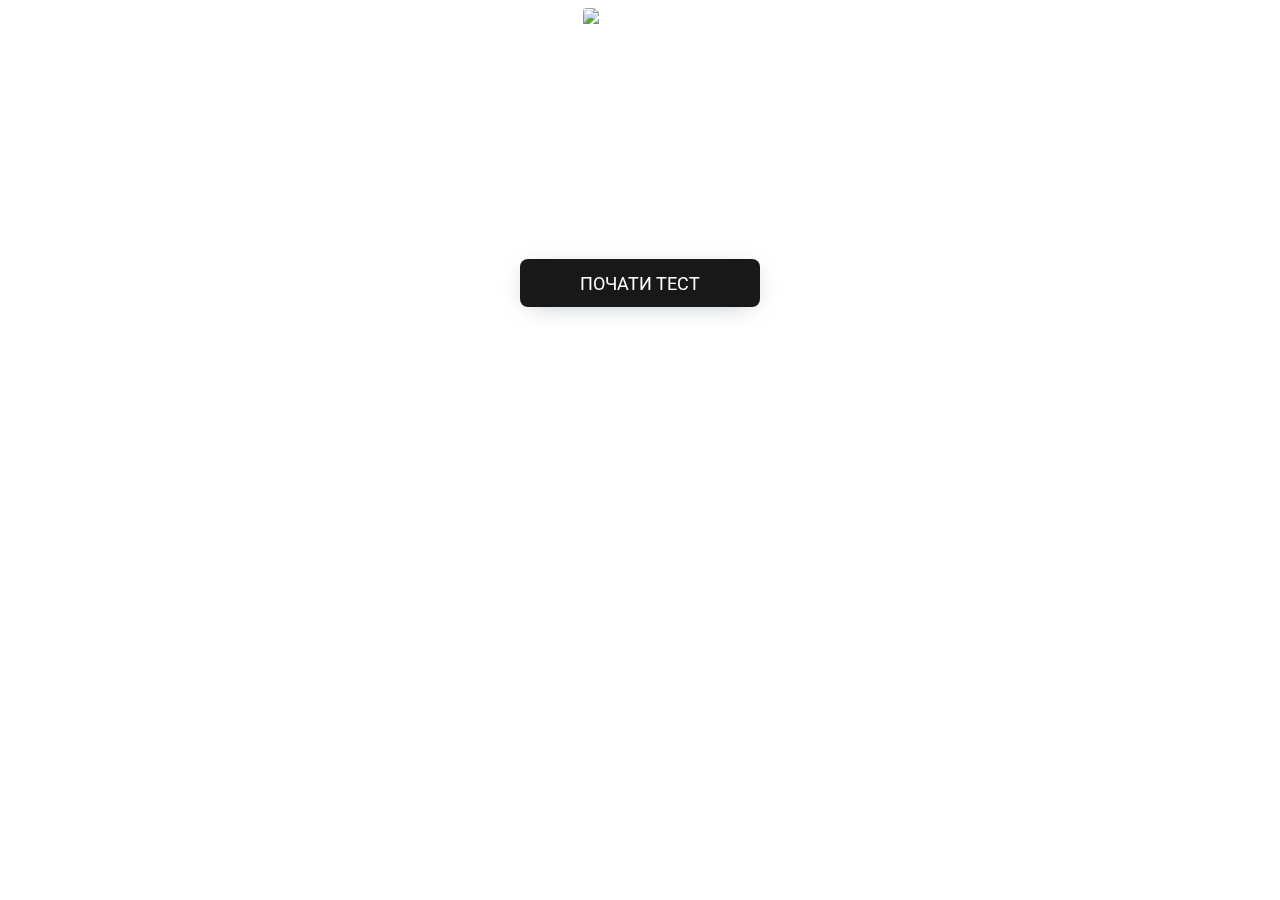
==== commit 19ebe224: "links added" ====
--- a/index.html
+++ b/index.html
@@ -17,7 +17,7 @@
       flex-direction: column;
       align-items: center;
       margin: 0 auto;
-      color: #000;
+      color: #fff;
     }
 
     .uklon .imageWrapper {
@@ -51,7 +51,7 @@
       font-weight: 300;
       transition: 1s all ease;
       will-change: opacity, transform;
-      color: #000;
+      color: #fff;
     }
 
     .uklon .questionWrapper a {
@@ -239,7 +239,7 @@
 
     <div class="startScreen">
       <div class="imageWrapper">
-        <img src="https://firebasestorage.googleapis.com/v0/b/vector-54c00.appspot.com/o/Untitled.png?alt=media&token=baf5ff1e-e1ad-4e39-9315-a8815d2fce7d" alt="default image">
+        <img src="https://firebasestorage.googleapis.com/v0/b/vector-54c00.appspot.com/o/vctr_uklon_cover.jpg?alt=media&token=78c918d3-f4fc-41d3-86f7-a861d3c6dd1a" alt="default image">
       </div>
 
       <!-- <h2>
@@ -282,9 +282,9 @@
       <div class="questionWrapper"></div>
 
       <div class="linksWrapper">
-        <a href='#'>Apple music</a>
-        <a href='#'>Spotify</a>
-        <a href='#'>Youtube music</a>
+        <a data-type='apple' target="_blank">Apple music</a>
+        <a data-type='spotify' target="_blank">Spotify</a>
+        <a data-type='youtube' target="_blank">Youtube music</a>
       </div>
     </div>
   </div>
@@ -304,7 +304,7 @@
       {
         text: `Чудово. Президент уже виступав і сказав, що наступного року всі будуть супер щасливі і здорові?`,
         requiredAnswersList: [true],
-        bgImage: 'https://firebasestorage.googleapis.com/v0/b/vector-54c00.appspot.com/o/%D0%A7%D1%83%D0%B4%D0%BE%D0%B2%D0%BE.%20%D0%9F%D1%80%D0%B5%D0%B7%D0%B8%D0%B4%D0%B5%D0%BD%D1%82%20%D1%83%D0%B6%D0%B5%20%D0%B2%D0%B8%D1%81%D1%82%D1%83%D0%BF%D0%B0%D0%B2%20%D1%96%20%D1%81%D0%BA%D0%B0%D0%B7%D0%B0%D0%B2%2C%20%D1%89%D0%BE%20%D0%BD%D0%B0%D1%81%D1%82%D1%83%D0%BF%D0%BD%D0%BE%D0%B3%D0%BE%20%D1%80%D0%BE%D0%BA%D1%83%20%D0%B2%D1%81%D1%96%20%D0%B1%D1%83%D0%B4%D1%83%D1%82%D1%8C%20%D1%81%D1%83%D0%BF%D0%B5%D1%80%D1%89%D0%B0%D1%81%D0%BB%D0%B8%D0%B2%D1%96%20%D1%96%20%D0%B7%D0%B4%D0%BE%D1%80%D0%BE%D0%B2%D1%96_.jpg?alt=media&token=d00a1413-c1e7-4193-84a7-ef2c714b2dc6'
+        bgImage: 'https://firebasestorage.googleapis.com/v0/b/vector-54c00.appspot.com/o/vctr_uklon_test_03.jpg?alt=media&token=5f778fea-ac74-49e5-8a21-bace7cd100e3'
       },
       {
         text: `Дообре. А як загальний вайб вечірки: хтось уже танцює на табуретці, якою підпирали стіл? Чи музика гримить так, що сусіди серйозно задумуються дзвонити в поліцію?`,
@@ -341,12 +341,12 @@
     const playlists = [
       {
         text: `Усі мелодії вже проспівали, всі вірші вже написали, всі люди вже заснули. І вся вечірка тримається тільки на декількох поетичних душах на кухні. Мікрофон ваш.`,
-        imageLink: `https://firebasestorage.googleapis.com/v0/b/vector-54c00.appspot.com/o/%D0%BD%D0%BE%D0%B2%D0%B8%D0%B8%CC%86%206.jpg?alt=media&token=eded7e8e-98f7-4ae6-b3b5-279ce582bd4e`,
-
-        links: {
-          apple: '1',
-          youtube: '',
-          spotify: ''
+        imageLink: `https://firebasestorage.googleapis.com/v0/b/vector-54c00.appspot.com/o/vctr_uklon_cover_08.jpg?alt=media&token=5c7e593c-6350-4264-ae36-ea318aaaec0e`,
+
+        links: {
+          apple: 'https://music.apple.com/library/playlist/p.pmrAeqACeZLJvMZ',
+          youtube: 'https://music.youtube.com/playlist?list=PLS9FDeHOVRZMQAvEXQ9Z0MQZ2IILRVzJm',
+          spotify: 'https://open.spotify.com/playlist/6awe55EwcXYsUmG24md8lt'
         },
         requiredAnswersList: [true, true, true]
       },
@@ -355,20 +355,20 @@
         imageLink: `https://firebasestorage.googleapis.com/v0/b/vector-54c00.appspot.com/o/%D0%9D%D0%9E%D0%92%D0%98%D0%98%CC%86%201.jpg?alt=media&token=9ea7a432-3c92-4b30-b91f-932a68add84a`,
 
         links: {
-          apple: '2',
-          youtube: '',
-          spotify: ''
+          apple: 'https://music.apple.com/library/playlist/p.5PG5gKeib1BQam1',
+          youtube: 'https://music.youtube.com/playlist?list=PLS9FDeHOVRZMBXraDrlp3usL3rPOiTJej',
+          spotify: 'https://open.spotify.com/playlist/2gMySXVFpQDekNgm7tQKqL?si=d3dbc77eabe443cd&nd=1'
         },
         requiredAnswersList: [true, true, false, false]
       },
       {
-        text: `Усі мелодії вже проспівали, всі вірші вже написали, всі люди вже заснули. І вся вечірка тримається тільки на декількох поетичних душах на кухні. Мікрофон ваш.`,
+        text: `Ми вже майже приїхали, ще трішки й будете вдома спати, а поки потупцяйте ще хоч трішки ніжкою і покрутіть пальчиком під музику. `,
         imageLink: `https://firebasestorage.googleapis.com/v0/b/vector-54c00.appspot.com/o/%D0%9D%D0%BE%D0%B2%D0%B8%D0%B8%CC%86%202.jpg?alt=media&token=0c8f2f56-4b8b-4d0e-8952-b4411a2a4b90`,
 
         links: {
-          apple: '3',
-          youtube: '',
-          spotify: ''
+          apple: 'https://music.apple.com/library/playlist/p.8Wx6LVDiMaQP6Da',
+          youtube: 'https://music.youtube.com/playlist?list=PLS9FDeHOVRZNoqXaZ78seB020r6i2kMGO',
+          spotify: 'https://open.spotify.com/playlist/59Ezo2S2LxI5H6kaTZU8fz'
         },
         requiredAnswersList: [true, true, false, true]
       },
@@ -377,9 +377,9 @@
         imageLink: `https://firebasestorage.googleapis.com/v0/b/vector-54c00.appspot.com/o/%D0%9D%D0%9E%D0%92%D0%98%D0%98%CC%86%20(1).jpg?alt=media&token=db2827ae-db2a-481b-9cad-0a76760b2211`,
 
         links: {
-          apple: '4',
-          youtube: '',
-          spotify: ''
+          apple: 'https://music.apple.com/library/playlist/p.oOzAa4ouEaJNMZa',
+          youtube: 'https://music.youtube.com/playlist?list=PLS9FDeHOVRZOgcqCkEo-iL941smuAldrM',
+          spotify: 'https://open.spotify.com/playlist/7xX9ljdVdBgwwHdIqTUlWS'
         },
         requiredAnswersList: [true, false, true]
       },
@@ -388,9 +388,9 @@
         imageLink: `https://firebasestorage.googleapis.com/v0/b/vector-54c00.appspot.com/o/vctr_uklon_cover_06.jpg?alt=media&token=76eb59a4-0edf-4e6e-aa0d-be4f1ed9bcb9`,
 
         links: {
-          apple: '5',
-          youtube: '',
-          spotify: ''
+          apple: 'https://music.apple.com/library/playlist/p.5PG5g68hb1BQam1',
+          youtube: 'https://music.youtube.com/playlist?list=PLS9FDeHOVRZPw3ufLFwlFFpgAC3l1U0Ow',
+          spotify: 'https://open.spotify.com/playlist/4NI1CuhId5dVh9RJhLVb71'
         },
         requiredAnswersList: [true, false, false]
       },
@@ -399,9 +399,9 @@
         imageLink: `https://firebasestorage.googleapis.com/v0/b/vector-54c00.appspot.com/o/vctr_uklon_cover_02.jpg?alt=media&token=da622f2b-af82-44e6-bae7-a4fb4f159ddc`,
 
         links: {
-          apple: '6',
-          youtube: '',
-          spotify: ''
+          apple: 'https://music.apple.com/library/playlist/p.kGoqXWMCd5E4zx5',
+          youtube: 'https://music.youtube.com/playlist?list=PLS9FDeHOVRZOSRF_tlOhPUaG3Qbuejhbp',
+          spotify: 'https://open.spotify.com/playlist/2NpdUuUUfv0eBdG7GMYSkd'
         },
         requiredAnswersList: [false, false, false]
       },
@@ -410,9 +410,9 @@
         imageLink: `https://firebasestorage.googleapis.com/v0/b/vector-54c00.appspot.com/o/vctr_uklon_cover_05.jpg?alt=media&token=ea31a4da-eac9-4bba-ab5b-79450eb483f1`,
 
         links: {
-          apple: '7',
-          youtube: '',
-          spotify: ''
+          apple: 'https://music.apple.com/library/playlist/p.pmrAevVIeZLJvMZ',
+          youtube: 'https://music.youtube.com/playlist?list=PLS9FDeHOVRZPdke0e-VIJt88lBcu-XB2M',
+          spotify: 'https://open.spotify.com/playlist/6XTjPzoRvVFiZ1rgk3rhnF'
         },
         requiredAnswersList: [false, true, true, true]
       },
@@ -421,9 +421,9 @@
         imageLink: `https://firebasestorage.googleapis.com/v0/b/vector-54c00.appspot.com/o/vctr_uklon_cover_04.jpg?alt=media&token=83a891f1-53a7-4e76-96c8-69144e94921c`,
 
         links: {
-          apple: '8',
-          youtube: '',
-          spotify: ''
+          apple: 'https://music.apple.com/library/playlist/p.2P6WgV1hVJvoR4J',
+          youtube: 'https://music.youtube.com/playlist?list=PLS9FDeHOVRZPjDpCtxWDLl59NvJ2KffDm',
+          spotify: 'https://open.spotify.com/playlist/2VrQftEWCk5YGHE07gVMQ8?si=d48fcff8810a41f8'
         },
         requiredAnswersList: [false, true, true, false]
       },
@@ -432,9 +432,9 @@
         imageLink: `https://firebasestorage.googleapis.com/v0/b/vector-54c00.appspot.com/o/vctr_uklon_cover_10.jpg?alt=media&token=1f992633-429c-4f57-aeef-ddbfe5eac3e5`,
 
         links: {
-          apple: '9',
-          youtube: '',
-          spotify: ''
+          apple: 'https://music.apple.com/library/playlist/p.5PG5gGPcb1BQam1',
+          youtube: 'https://music.youtube.com/playlist?list=PLS9FDeHOVRZOb6gb80y1CH6hFAPBIcOND',
+          spotify: 'https://open.spotify.com/playlist/2iz1S6mAsBRmp5c6FICoEQ'
         },
         requiredAnswersList: [false, true, false]
       },
@@ -443,9 +443,9 @@
         imageLink: `https://firebasestorage.googleapis.com/v0/b/vector-54c00.appspot.com/o/%D0%BD%D0%BE%D0%B2%D0%B8%D0%B8%CC%86.jpg?alt=media&token=12362d8e-57b9-4053-ad76-9ef8d52c7c04`,
 
         links: {
-          apple: '10',
-          youtube: '',
-          spotify: ''
+          apple: 'https://music.apple.com/library/playlist/p.KoKOWEkF3orlKLo',
+          youtube: 'https://music.youtube.com/playlist?list=PLS9FDeHOVRZOmEAC4AON-lJzqo5RA-bhw',
+          spotify: 'https://open.spotify.com/playlist/09xvhp2Iy6mjsRrt3m3dvq'
         },
         requiredAnswersList: [false, false, true]
       },
@@ -515,6 +515,7 @@
             setTimeout(() => {
               links.forEach((link) => {
                 link.classList.add('linkVisible')
+                link.href = currentPlaylist.links[link.getAttribute('data-type')]
               })
             }, 1000);
           }, 100);
